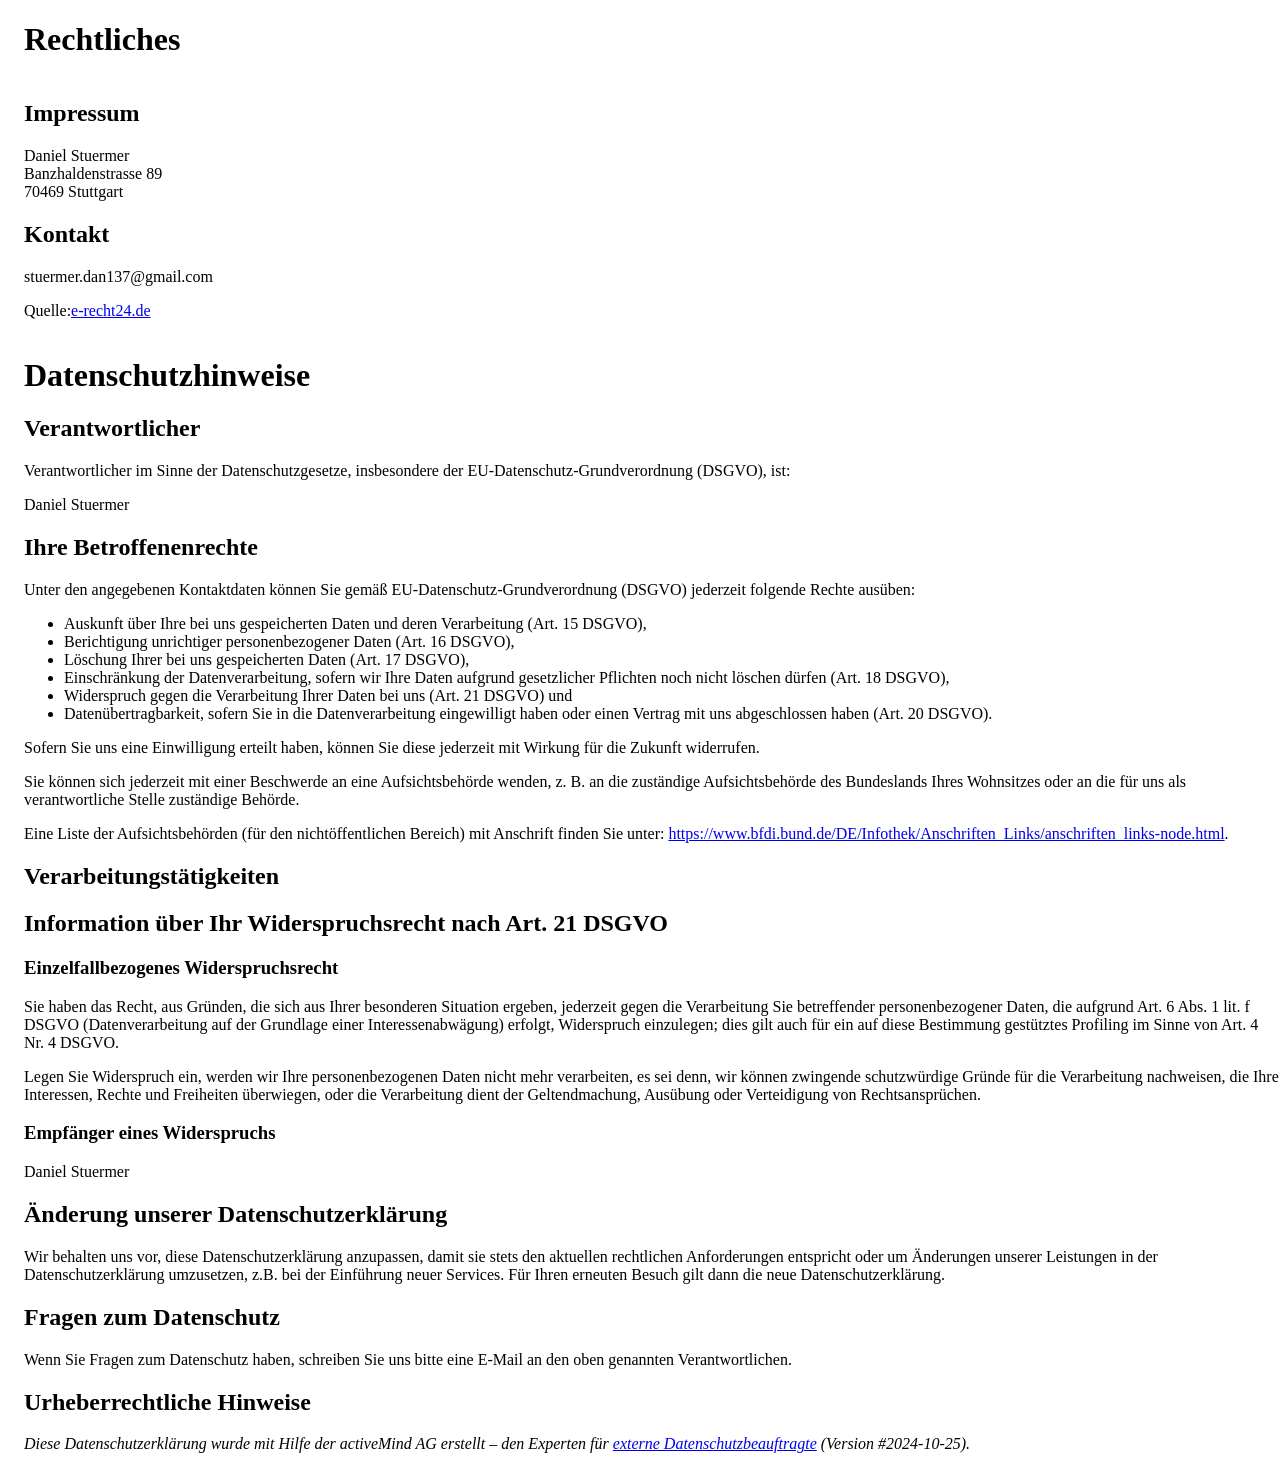
==== policy.html @ 7ac16c84 "includded policy page to project" ====
<!DOCTYPE html>
<html lang="en">

<head>
    <meta charset="UTF-8">
    <meta name="viewport" content="width=device-width, initial-scale=1.0">
    <title>Impressum</title>

    <link rel="stylesheet" href="./style/policy.css">
</head>

<body>

    <h1>Rechtliches</h1>

    <div id="rechtliches"></div>

    <div id="impressum">
        <h2>Impressum</h2>

        <p>Daniel Stuermer<br>
            Banzhaldenstrasse 89<br>
            70469 Stuttgart
        </p>

        <h2>Kontakt</h2>
        <p>stuermer.dan137@gmail.com</p>

        <p>Quelle:<a href="https://www.e-recht24.de">e-recht24.de</a></p>

    </div>

    <div id='generator_results'>
        <div id='generator_results_content'>
            <h1>Datenschutzhinweise</h1>
            <h2>Verantwortlicher</h2>
            <p>Verantwortlicher im Sinne der Datenschutzgesetze, insbesondere der EU-Datenschutz-Grundverordnung
                (DSGVO), ist:</p>
            <p class='generator_user_input'>Daniel Stuermer</p>
            <h2>Ihre Betroffenenrechte</h2>
            <p>Unter den angegebenen Kontaktdaten können Sie gemäß EU-Datenschutz-Grundverordnung (DSGVO) jederzeit
                folgende Rechte ausüben:</p>
            <ul>
                <li>Auskunft über Ihre bei uns gespeicherten Daten und deren Verarbeitung (Art. 15 DSGVO),</li>
                <li>Berichtigung unrichtiger personenbezogener Daten (Art. 16 DSGVO),</li>
                <li>Löschung Ihrer bei uns gespeicherten Daten (Art. 17 DSGVO),</li>
                <li>Einschränkung der Datenverarbeitung, sofern wir Ihre Daten aufgrund gesetzlicher Pflichten noch
                    nicht löschen dürfen (Art. 18 DSGVO),</li>
                <li>Widerspruch gegen die Verarbeitung Ihrer Daten bei uns (Art. 21 DSGVO) und</li>
                <li>Datenübertragbarkeit, sofern Sie in die Datenverarbeitung eingewilligt haben oder einen Vertrag mit
                    uns abgeschlossen haben (Art. 20 DSGVO).</li>
            </ul>
            <p>Sofern Sie uns eine Einwilligung erteilt haben, können Sie diese jederzeit mit Wirkung für die Zukunft
                widerrufen.</p>
            <p>Sie können sich jederzeit mit einer Beschwerde an eine Aufsichtsbehörde wenden, z. B. an die zuständige
                Aufsichtsbehörde des Bundeslands Ihres Wohnsitzes oder an die für uns als verantwortliche Stelle
                zuständige Behörde.</p>
            <p>Eine Liste der Aufsichtsbehörden (für den nichtöffentlichen Bereich) mit Anschrift finden Sie unter: <a
                    href="https://www.bfdi.bund.de/DE/Infothek/Anschriften_Links/anschriften_links-node.html">https://www.bfdi.bund.de/DE/Infothek/Anschriften_Links/anschriften_links-node.html</a>.
            </p>
            <h2>Verarbeitungstätigkeiten</h2>
            <h2>Information über Ihr Widerspruchsrecht nach Art. 21 DSGVO</h2>
            <h3>Einzelfallbezogenes Widerspruchsrecht</h3>
            <p>Sie haben das Recht, aus Gründen, die sich aus Ihrer besonderen Situation ergeben, jederzeit gegen die
                Verarbeitung Sie betreffender personenbezogener Daten, die aufgrund Art. 6 Abs. 1 lit. f DSGVO
                (Datenverarbeitung auf der Grundlage einer Interessenabwägung) erfolgt, Widerspruch einzulegen; dies
                gilt auch für ein auf diese Bestimmung gestütztes Profiling im Sinne von Art. 4 Nr. 4 DSGVO.</p>
            <p>Legen Sie Widerspruch ein, werden wir Ihre personenbezogenen Daten nicht mehr verarbeiten, es sei denn,
                wir können zwingende schutzwürdige Gründe für die Verarbeitung nachweisen, die Ihre Interessen, Rechte
                und Freiheiten überwiegen, oder die Verarbeitung dient der Geltendmachung, Ausübung oder Verteidigung
                von Rechtsansprüchen.</p>
            <h3>Empfänger eines Widerspruchs</h3>
            <p class='generator_user_input'>Daniel Stuermer</p>
            <h2>Änderung unserer Datenschutzerklärung</h2>
            <p>Wir behalten uns vor, diese Datenschutzerklärung anzupassen, damit sie stets den aktuellen rechtlichen
                Anforderungen entspricht oder um Änderungen unserer Leistungen in der Datenschutzerklärung umzusetzen,
                z.B. bei der Einführung neuer Services. Für Ihren erneuten Besuch gilt dann die neue
                Datenschutzerklärung.</p>
            <h2>Fragen zum Datenschutz</h2>
            <p>Wenn Sie Fragen zum Datenschutz haben, schreiben Sie uns bitte eine E-Mail an den oben genannten
                Verantwortlichen.</p>
            <h2>Urheberrechtliche Hinweise</h2>
            <p><em>Diese Datenschutzerklärung wurde mit Hilfe der activeMind AG erstellt – den Experten für <a
                        href="https://www.activemind.de/datenschutz/datenschutzbeauftragter/" target="_blank"
                        rel="noopener dofollow">externe Datenschutzbeauftragte</a> (Version #2024-10-25).</em></p>
        </div>
    </div>

</body>

</html>
---- style/policy.css ----
body {
    margin: 0;
    height: 100vh;
    scroll-behavior: smooth;
    display: flex;
    flex-direction: column;
    box-sizing: border-box;
    padding-left: 24px;
}
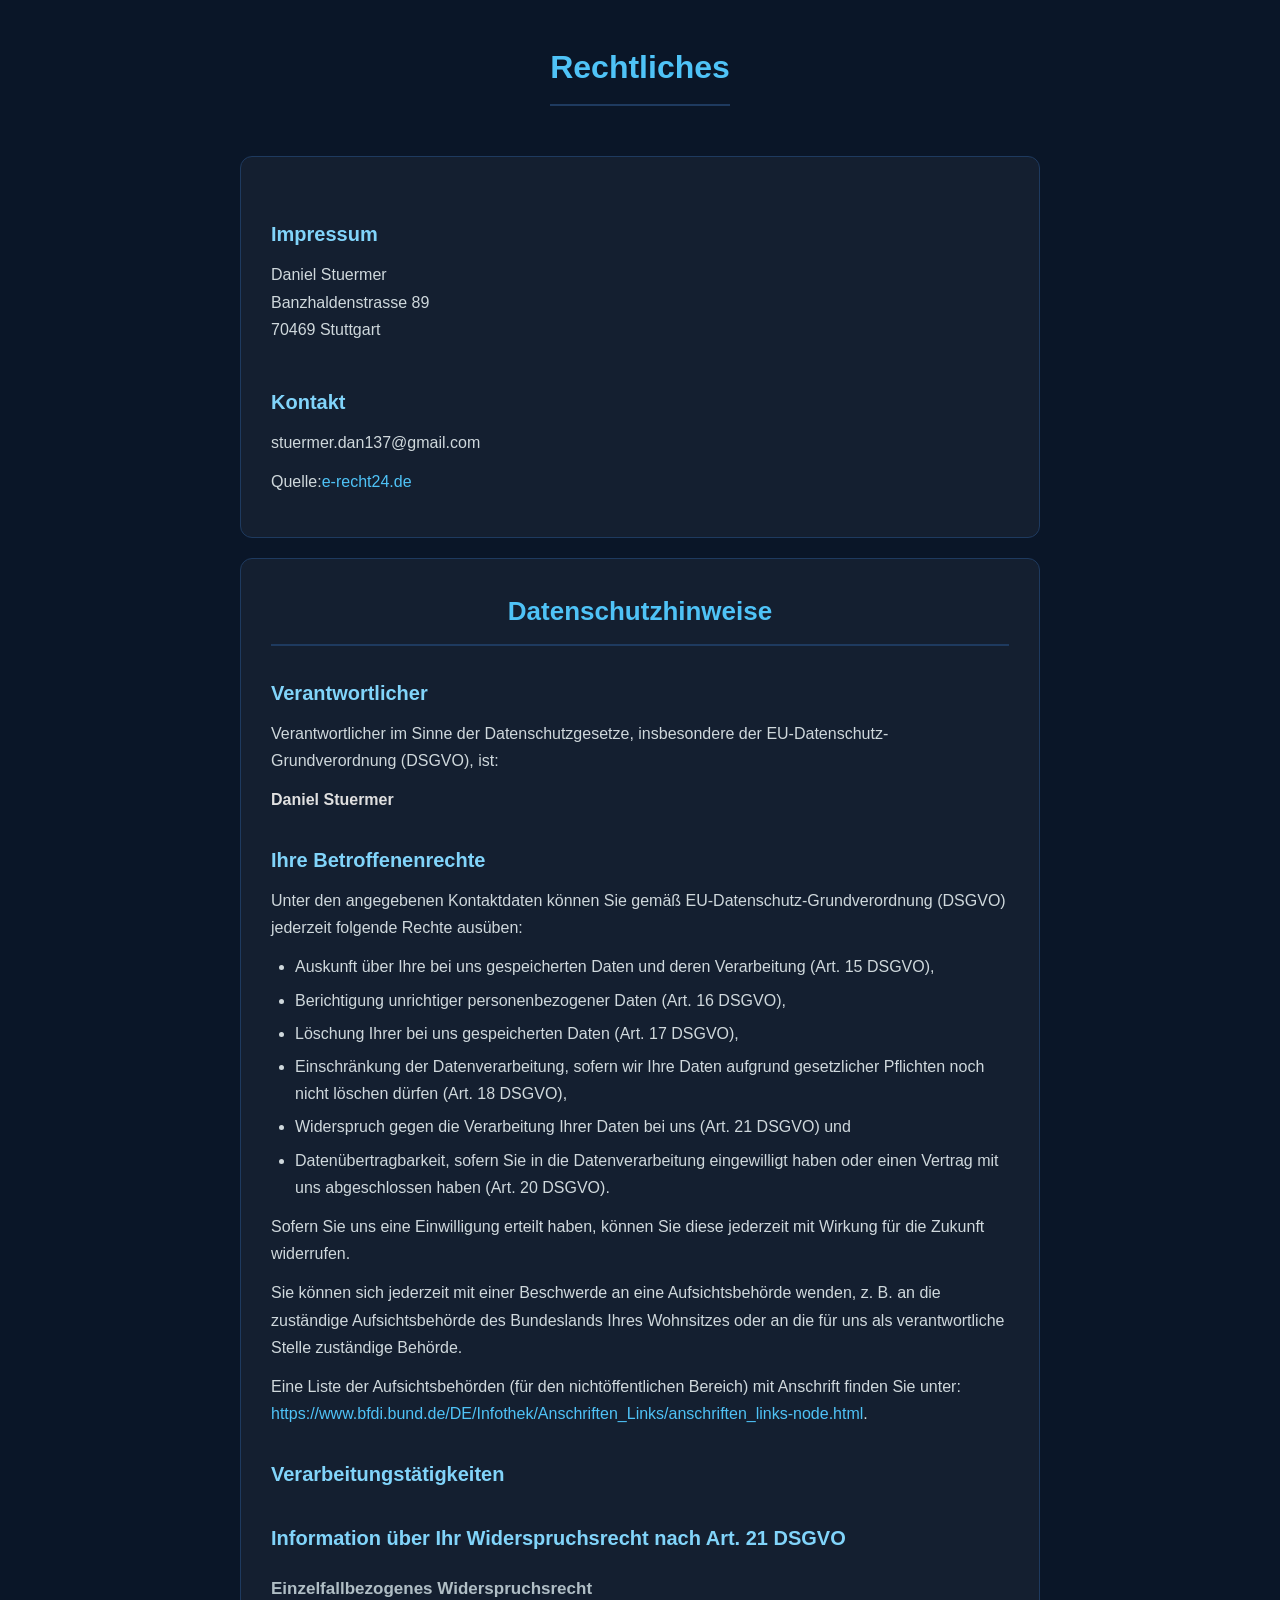
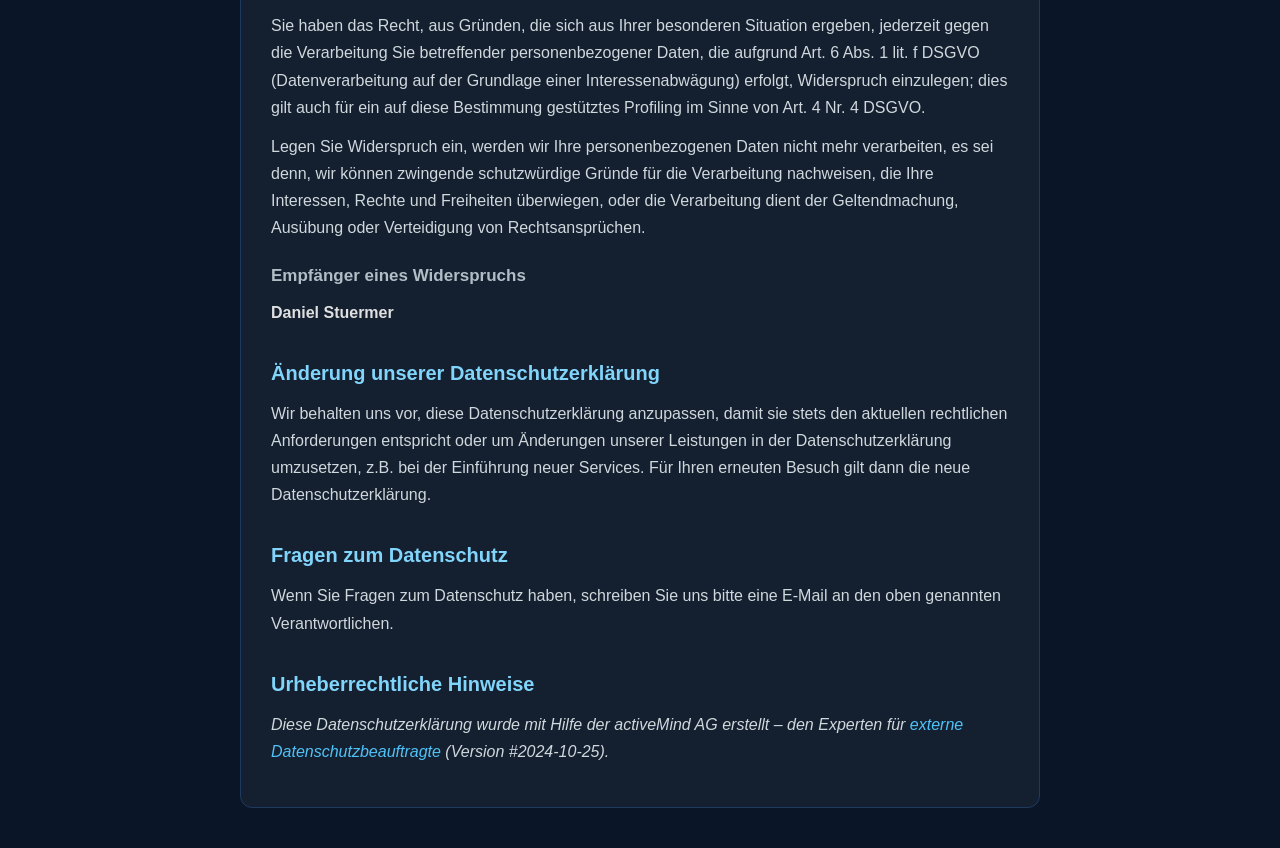
==== commit 8b9c4b9c: "adjustes impressum content and style" ====
--- a/policy.html
+++ b/policy.html
@@ -12,8 +12,6 @@
 <body>
 
     <h1>Rechtliches</h1>
-
-    <div id="rechtliches"></div>
 
     <div id="impressum">
         <h2>Impressum</h2>
--- a/style/policy.css
+++ b/style/policy.css
@@ -1,9 +1,86 @@
+* {
+    margin: 0;
+    padding: 0;
+    box-sizing: border-box;
+}
+
 body {
-    margin: 0;
-    height: 100vh;
-    scroll-behavior: smooth;
+    background-color: #0a1628;
+    color: #e0e0e0;
+    font-family: 'Segoe UI', sans-serif;
+    font-size: 16px;
+    line-height: 1.7;
+    padding: 40px 20px;
     display: flex;
     flex-direction: column;
-    box-sizing: border-box;
-    padding-left: 24px;
+    align-items: center;
+    gap: 20px;
+}
+
+h1 {
+    font-size: 32px;
+    color: #4fc3f7;
+    margin-bottom: 30px;
+    padding-bottom: 10px;
+    border-bottom: 2px solid #1e3a5f;
+    text-align: center;
+}
+
+h2 {
+    font-size: 20px;
+    color: #81d4fa;
+    margin-top: 30px;
+    margin-bottom: 10px;
+}
+
+h3 {
+    font-size: 17px;
+    color: #b0bec5;
+    margin-top: 20px;
+    margin-bottom: 8px;
+}
+
+p {
+    margin-bottom: 12px;
+    color: #cfd8dc;
+}
+
+ul {
+    margin: 10px 0 12px 24px;
+    color: #cfd8dc;
+}
+
+ul li {
+    margin-bottom: 6px;
+}
+
+a {
+    color: #4fc3f7;
+    text-decoration: none;
+}
+
+a:hover {
+    text-decoration: underline;
+}
+
+#impressum,
+#generator_results {
+    max-width: 800px;
+    width: 100%;
+    background: rgba(255, 255, 255, 0.04);
+    border: 1px solid #1e3a5f;
+    border-radius: 12px;
+    padding: 30px;
+    display: flex;
+    flex-direction: column;
+}
+
+#generator_results_content h1 {
+    font-size: 26px;
+    margin-bottom: 20px;
+}
+
+.generator_user_input {
+    font-weight: bold;
+    color: #e0e0e0;
 }
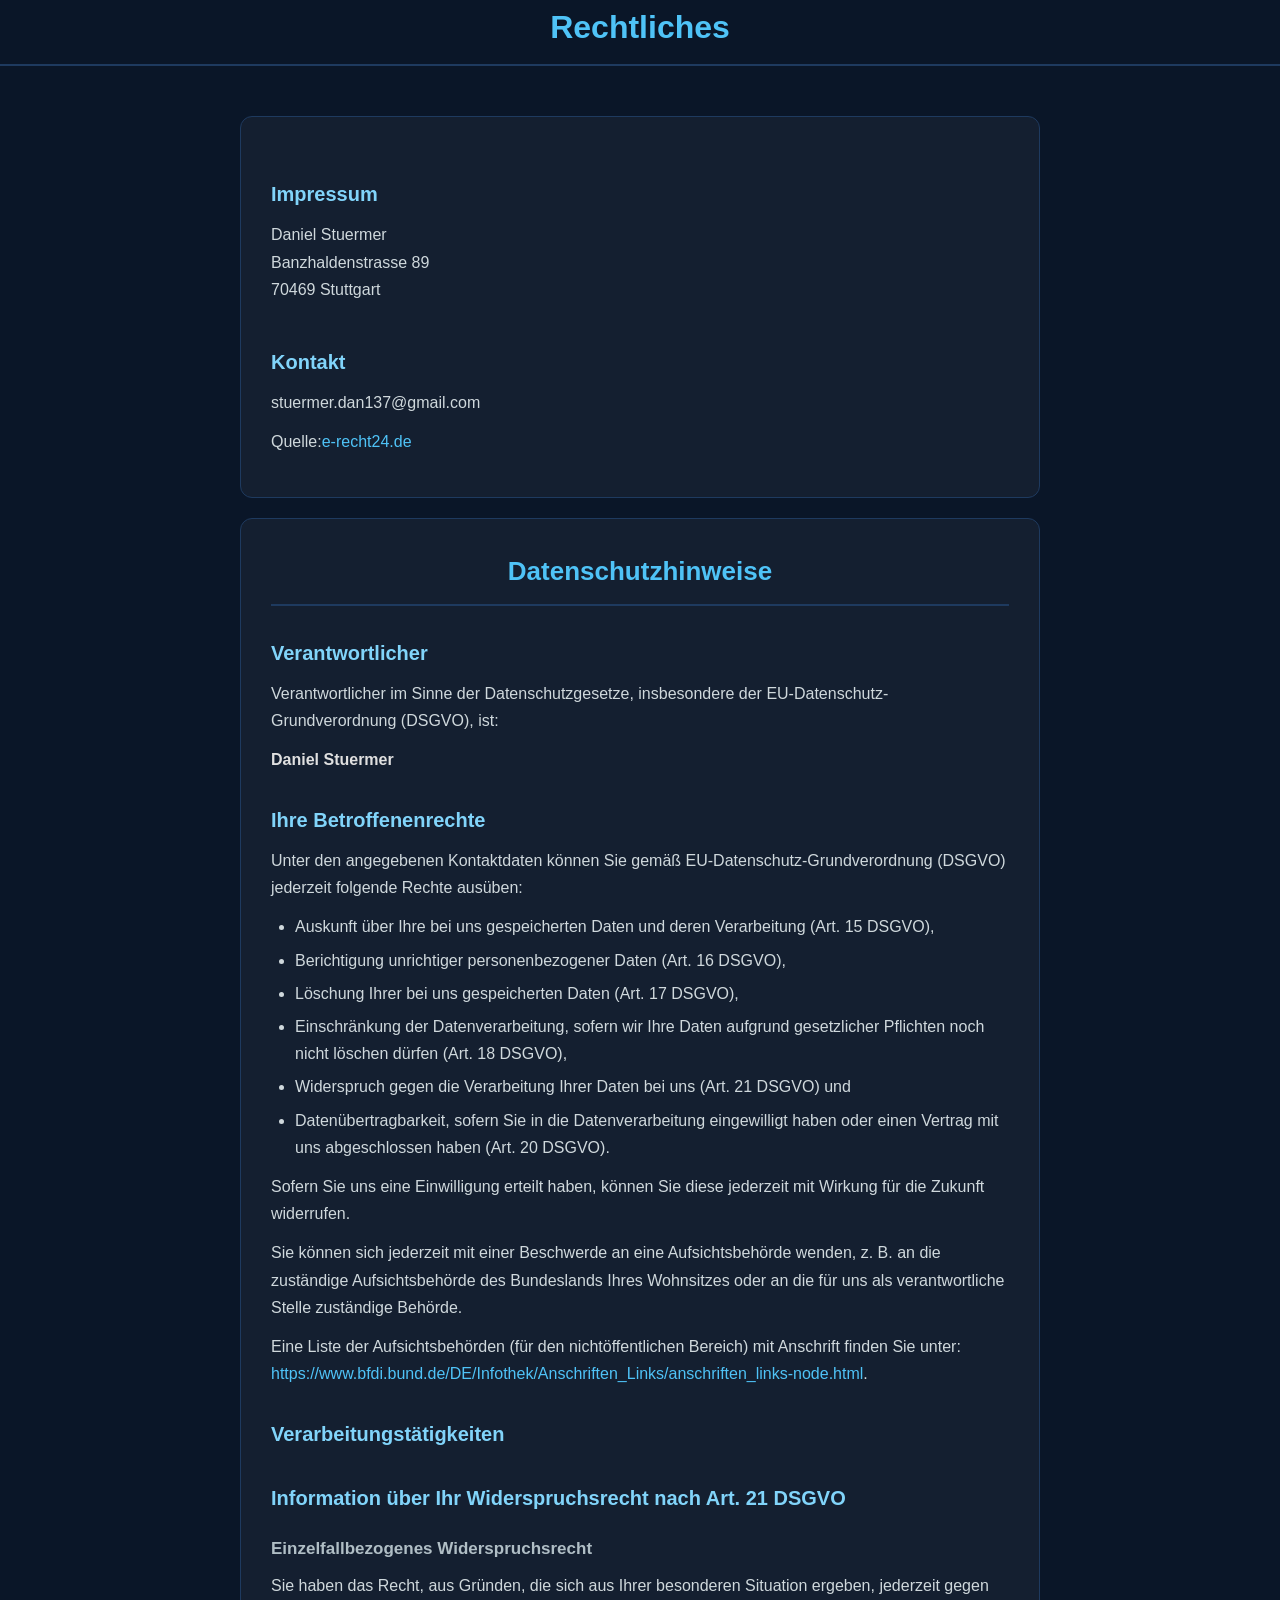
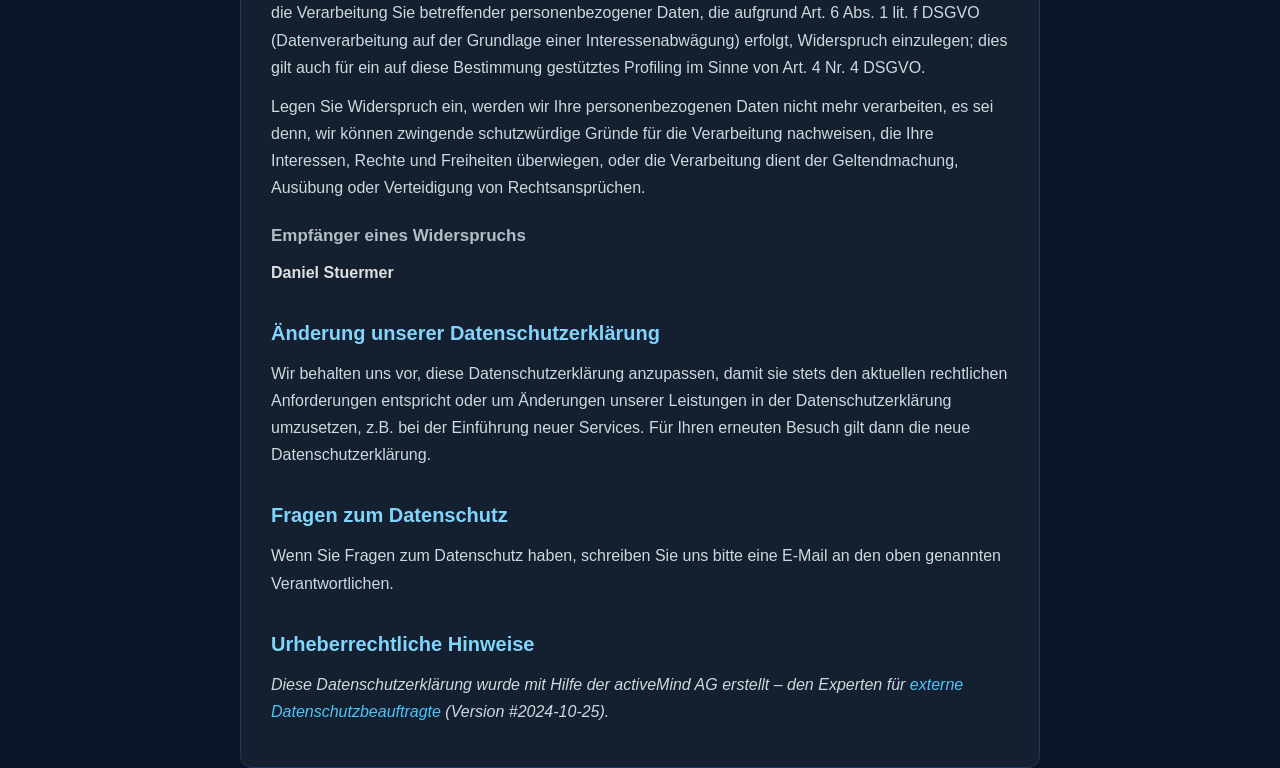
==== commit 30d557bc: "added favicon to policy site and adjusted h1 style" ====
--- a/policy.html
+++ b/policy.html
@@ -5,6 +5,8 @@
     <meta charset="UTF-8">
     <meta name="viewport" content="width=device-width, initial-scale=1.0">
     <title>Impressum</title>
+
+    <link rel="icon" type="image/x-icon" href="./assets/1.Sharkie/3.Swim/1.png">
 
     <link rel="stylesheet" href="./style/policy.css">
 </head>
--- a/style/policy.css
+++ b/style/policy.css
@@ -10,7 +10,6 @@
     font-family: 'Segoe UI', sans-serif;
     font-size: 16px;
     line-height: 1.7;
-    padding: 40px 20px;
     display: flex;
     flex-direction: column;
     align-items: center;
@@ -24,6 +23,7 @@
     padding-bottom: 10px;
     border-bottom: 2px solid #1e3a5f;
     text-align: center;
+    width: 100%;
 }
 
 h2 {
